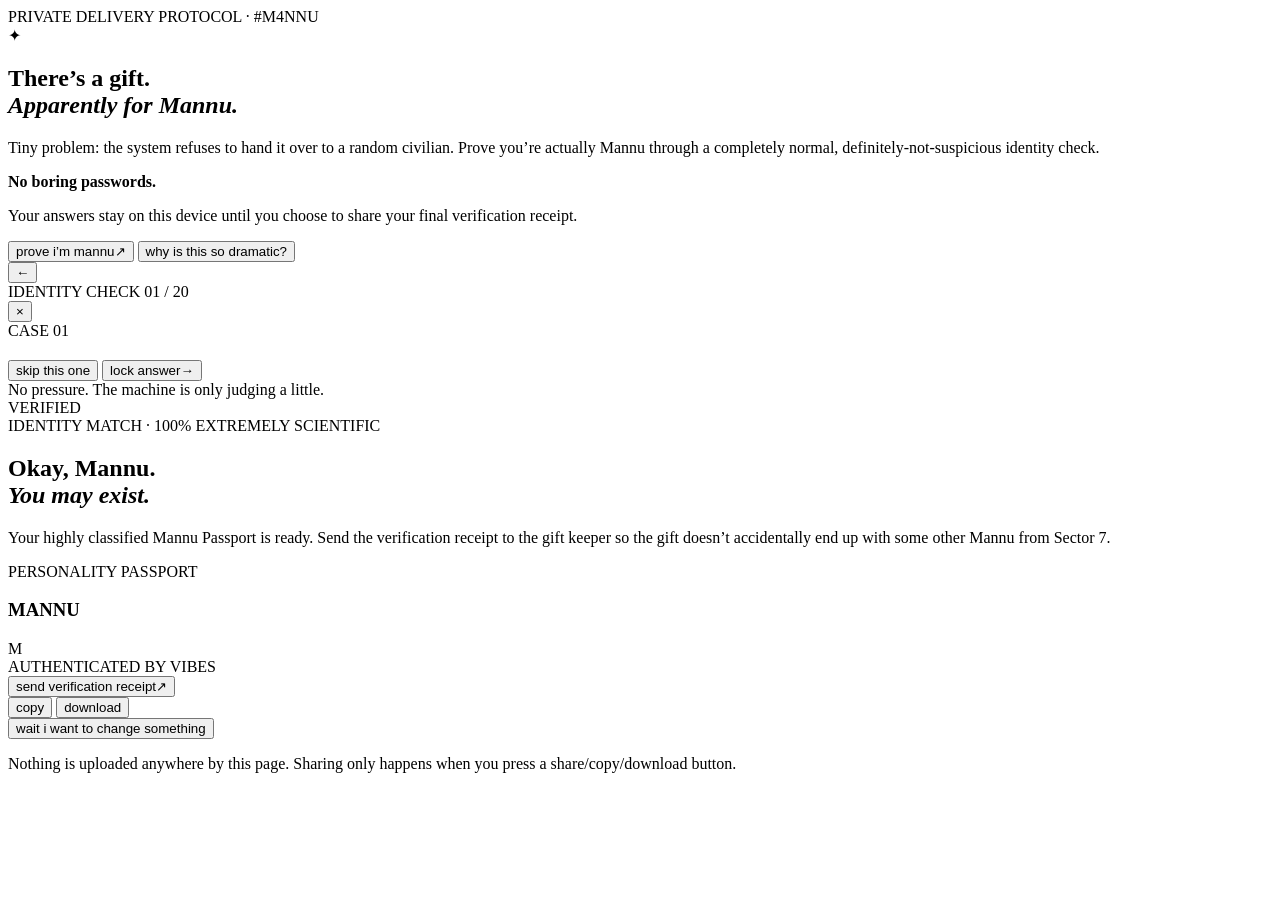
==== index.html @ c7b91457 "Build Proof of Mannu game experience" ====
<!doctype html>
<html lang="en">
<head>
  <meta charset="UTF-8" />
  <meta name="viewport" content="width=device-width, initial-scale=1, viewport-fit=cover" />
  <meta name="theme-color" content="#120f18" />
  <meta name="description" content="A suspiciously specific identity verification game for Mannu." />
  <title>Proof of Mannu</title>
  <link rel="preconnect" href="https://fonts.googleapis.com">
  <link rel="preconnect" href="https://fonts.gstatic.com" crossorigin>
  <link href="https://fonts.googleapis.com/css2?family=DM+Sans:wght@400;500;600;700&family=Fraunces:opsz,wght@9..144,600;9..144,700&display=swap" rel="stylesheet">
  <link rel="stylesheet" href="./styles.css" />
</head>
<body>
  <div class="grain"></div>
  <main class="shell">
    <section id="intro" class="screen active">
      <div class="eyebrow">PRIVATE DELIVERY PROTOCOL · #M4NNU</div>
      <div class="hero-mark" aria-hidden="true">✦</div>
      <h1>There’s a gift.<br><em>Apparently for Mannu.</em></h1>
      <p class="lede">Tiny problem: the system refuses to hand it over to a random civilian. Prove you’re actually Mannu through a completely normal, definitely-not-suspicious identity check.</p>

      <div class="notice">
        <span class="notice-dot"></span>
        <div>
          <strong>No boring passwords.</strong>
          <p>Your answers stay on this device until you choose to share your final verification receipt.</p>
        </div>
      </div>

      <button class="primary" id="startBtn">
        <span>prove i’m mannu</span><span>↗</span>
      </button>
      <button class="ghost tiny" id="whyBtn">why is this so dramatic?</button>
      <p class="tiny-note" id="whyText" hidden>Because “what’s your favorite color?” had absolutely no cinematic tension.</p>
    </section>

    <section id="game" class="screen">
      <header class="game-head">
        <button class="icon-btn" id="backBtn" aria-label="Previous question">←</button>
        <div class="progress-wrap">
          <div class="progress-meta">
            <span id="chapterLabel">IDENTITY CHECK</span>
            <span id="progressLabel">01 / 20</span>
          </div>
          <div class="progress-track"><div class="progress-bar" id="progressBar"></div></div>
        </div>
        <button class="icon-btn" id="saveExitBtn" aria-label="Save and exit">×</button>
      </header>

      <div class="question-wrap">
        <div class="question-number" id="questionNumber">CASE 01</div>
        <h2 id="questionTitle"></h2>
        <p class="question-sub" id="questionSub"></p>
        <div id="answerArea" class="answer-area"></div>
        <div class="actions">
          <button class="ghost" id="skipBtn">skip this one</button>
          <button class="primary compact" id="nextBtn"><span>lock answer</span><span>→</span></button>
        </div>
      </div>

      <div class="microcopy" id="microcopy">No pressure. The machine is only judging a little.</div>
    </section>

    <section id="result" class="screen">
      <div class="result-top">
        <div class="stamp">VERIFIED</div>
        <div class="eyebrow">IDENTITY MATCH · 100% EXTREMELY SCIENTIFIC</div>
        <h1>Okay, Mannu.<br><em>You may exist.</em></h1>
        <p class="lede">Your highly classified Mannu Passport is ready. Send the verification receipt to the gift keeper so the gift doesn’t accidentally end up with some other Mannu from Sector 7.</p>
      </div>

      <article class="passport" id="passport">
        <div class="passport-head">
          <div>
            <span class="passport-kicker">PERSONALITY PASSPORT</span>
            <h3>MANNU</h3>
          </div>
          <div class="seal">M</div>
        </div>
        <div class="passport-grid" id="passportGrid"></div>
        <div class="passport-footer">
          <span>AUTHENTICATED BY VIBES</span>
          <span id="passportCode"></span>
        </div>
      </article>

      <div class="result-actions">
        <button class="primary" id="shareBtn"><span>send verification receipt</span><span>↗</span></button>
        <div class="two">
          <button class="ghost" id="copyBtn">copy</button>
          <button class="ghost" id="downloadBtn">download</button>
        </div>
        <button class="ghost tiny" id="editBtn">wait i want to change something</button>
      </div>
      <p class="tiny-note center">Nothing is uploaded anywhere by this page. Sharing only happens when you press a share/copy/download button.</p>
    </section>
  </main>

  <div class="toast" id="toast" role="status" aria-live="polite"></div>
  <script src="./app.js"></script>
</body>
</html>
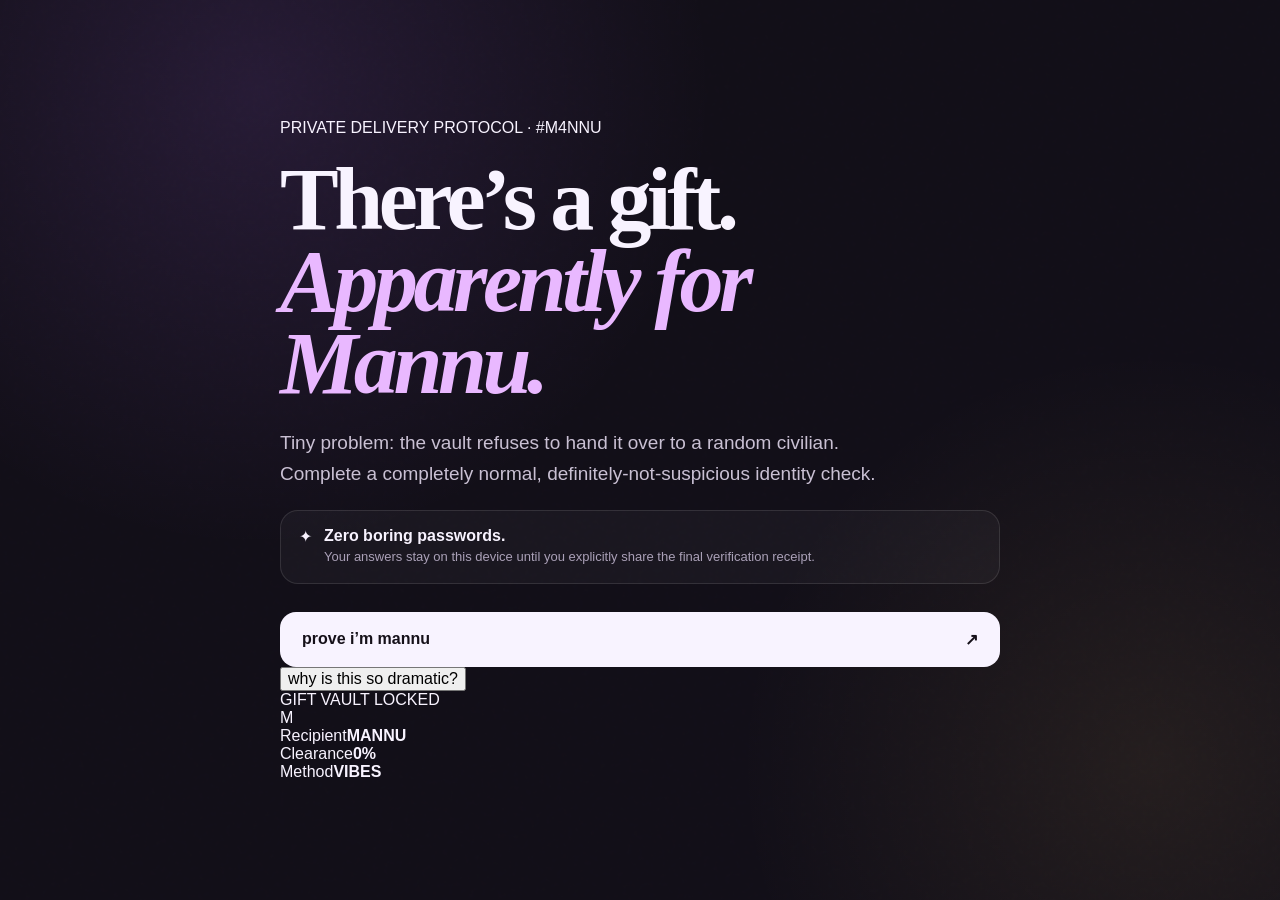
==== commit c1d8576d: "Polish Mannu UI hierarchy and gift-vault experience" ====
--- a/index.html
+++ b/index.html
@@ -3,7 +3,7 @@
 <head>
   <meta charset="UTF-8" />
   <meta name="viewport" content="width=device-width, initial-scale=1, viewport-fit=cover" />
-  <meta name="theme-color" content="#120f18" />
+  <meta name="theme-color" content="#100d16" />
   <meta name="description" content="A suspiciously specific identity verification game for Mannu." />
   <title>Proof of Mannu</title>
   <link rel="preconnect" href="https://fonts.googleapis.com">
@@ -12,50 +12,77 @@
   <link rel="stylesheet" href="./styles.css" />
 </head>
 <body>
-  <div class="grain"></div>
+  <div class="ambient ambient-a" aria-hidden="true"></div>
+  <div class="ambient ambient-b" aria-hidden="true"></div>
+  <div class="grain" aria-hidden="true"></div>
+
   <main class="shell">
-    <section id="intro" class="screen active">
-      <div class="eyebrow">PRIVATE DELIVERY PROTOCOL · #M4NNU</div>
-      <div class="hero-mark" aria-hidden="true">✦</div>
-      <h1>There’s a gift.<br><em>Apparently for Mannu.</em></h1>
-      <p class="lede">Tiny problem: the system refuses to hand it over to a random civilian. Prove you’re actually Mannu through a completely normal, definitely-not-suspicious identity check.</p>
+    <section id="intro" class="screen active" aria-labelledby="introTitle">
+      <div class="intro-layout">
+        <div class="intro-copy">
+          <div class="status-pill"><span></span> PRIVATE DELIVERY PROTOCOL · #M4NNU</div>
+          <h1 id="introTitle">There’s a gift.<br><em>Apparently for Mannu.</em></h1>
+          <p class="lede">Tiny problem: the vault refuses to hand it over to a random civilian. Complete a completely normal, definitely-not-suspicious identity check.</p>
 
-      <div class="notice">
-        <span class="notice-dot"></span>
-        <div>
-          <strong>No boring passwords.</strong>
-          <p>Your answers stay on this device until you choose to share your final verification receipt.</p>
+          <div class="notice">
+            <div class="notice-icon">✦</div>
+            <div>
+              <strong>Zero boring passwords.</strong>
+              <p>Your answers stay on this device until you explicitly share the final verification receipt.</p>
+            </div>
+          </div>
+
+          <button class="primary hero-cta" id="startBtn">
+            <span>prove i’m mannu</span>
+            <span class="arrow">↗</span>
+          </button>
+          <button class="text-btn" id="whyBtn">why is this so dramatic?</button>
+          <p class="tiny-note reveal-copy" id="whyText" hidden>Because “what’s your favorite color?” had absolutely no cinematic tension.</p>
         </div>
+
+        <aside class="vault-card" aria-label="Gift vault status">
+          <div class="vault-top">
+            <span>GIFT VAULT</span>
+            <span class="live-dot">LOCKED</span>
+          </div>
+          <div class="vault-orbit" aria-hidden="true">
+            <div class="orbit-ring ring-a"></div>
+            <div class="orbit-ring ring-b"></div>
+            <div class="vault-core">M</div>
+          </div>
+          <div class="vault-meta">
+            <div><span>Recipient</span><strong>MANNU</strong></div>
+            <div><span>Clearance</span><strong>0%</strong></div>
+            <div><span>Method</span><strong>VIBES</strong></div>
+          </div>
+        </aside>
       </div>
-
-      <button class="primary" id="startBtn">
-        <span>prove i’m mannu</span><span>↗</span>
-      </button>
-      <button class="ghost tiny" id="whyBtn">why is this so dramatic?</button>
-      <p class="tiny-note" id="whyText" hidden>Because “what’s your favorite color?” had absolutely no cinematic tension.</p>
     </section>
 
-    <section id="game" class="screen">
+    <section id="game" class="screen" aria-live="polite">
       <header class="game-head">
         <button class="icon-btn" id="backBtn" aria-label="Previous question">←</button>
         <div class="progress-wrap">
           <div class="progress-meta">
             <span id="chapterLabel">IDENTITY CHECK</span>
-            <span id="progressLabel">01 / 20</span>
+            <span id="progressLabel">01 / 28</span>
           </div>
-          <div class="progress-track"><div class="progress-bar" id="progressBar"></div></div>
+          <div class="progress-track" aria-hidden="true"><div class="progress-bar" id="progressBar"></div></div>
         </div>
         <button class="icon-btn" id="saveExitBtn" aria-label="Save and exit">×</button>
       </header>
 
-      <div class="question-wrap">
-        <div class="question-number" id="questionNumber">CASE 01</div>
-        <h2 id="questionTitle"></h2>
-        <p class="question-sub" id="questionSub"></p>
-        <div id="answerArea" class="answer-area"></div>
-        <div class="actions">
-          <button class="ghost" id="skipBtn">skip this one</button>
-          <button class="primary compact" id="nextBtn"><span>lock answer</span><span>→</span></button>
+      <div class="question-stage" id="questionStage">
+        <div class="question-wrap">
+          <div class="question-number" id="questionNumber">CASE 01</div>
+          <h2 id="questionTitle"></h2>
+          <p class="question-sub" id="questionSub"></p>
+          <div id="answerArea" class="answer-area"></div>
+
+          <div class="actions">
+            <button class="ghost" id="skipBtn">skip this one</button>
+            <button class="primary compact" id="nextBtn"><span>lock answer</span><span class="arrow">→</span></button>
+          </div>
         </div>
       </div>
 
@@ -86,14 +113,14 @@
       </article>
 
       <div class="result-actions">
-        <button class="primary" id="shareBtn"><span>send verification receipt</span><span>↗</span></button>
+        <button class="primary" id="shareBtn"><span>send verification receipt</span><span class="arrow">↗</span></button>
         <div class="two">
-          <button class="ghost" id="copyBtn">copy</button>
+          <button class="ghost" id="copyBtn">copy receipt</button>
           <button class="ghost" id="downloadBtn">download</button>
         </div>
-        <button class="ghost tiny" id="editBtn">wait i want to change something</button>
+        <button class="text-btn center-btn" id="editBtn">wait, i want to change something</button>
       </div>
-      <p class="tiny-note center">Nothing is uploaded anywhere by this page. Sharing only happens when you press a share/copy/download button.</p>
+      <p class="tiny-note center">Nothing is uploaded anywhere by this page. Sharing happens only when you press share, copy, or download.</p>
     </section>
   </main>
 
--- a/styles.css
+++ b/styles.css
@@ -0,0 +1,44 @@
+:root{
+  --bg:#120f18;--panel:#1a1622;--panel2:#211b2b;--text:#f8f3ff;--muted:#aaa0b7;
+  --line:rgba(255,255,255,.11);--accent:#e9b8ff;--accent2:#ffdf7e;--shadow:0 30px 90px rgba(0,0,0,.35)
+}
+*{box-sizing:border-box}html,body{margin:0;min-height:100%;background:var(--bg);color:var(--text);font-family:"DM Sans",sans-serif}
+body{min-height:100svh;overflow-x:hidden;background:
+radial-gradient(circle at 20% 10%,rgba(180,110,255,.13),transparent 35%),
+radial-gradient(circle at 90% 85%,rgba(255,205,106,.08),transparent 30%),var(--bg)}
+button,input,textarea{font:inherit}.grain{position:fixed;inset:0;pointer-events:none;opacity:.12;mix-blend-mode:soft-light;
+background-image:url("data:image/svg+xml,%3Csvg viewBox='0 0 180 180' xmlns='http://www.w3.org/2000/svg'%3E%3Cfilter id='n'%3E%3CfeTurbulence type='fractalNoise' baseFrequency='.92' numOctaves='4' stitchTiles='stitch'/%3E%3C/filter%3E%3Crect width='100%25' height='100%25' filter='url(%23n)' opacity='.25'/%3E%3C/svg%3E")}
+.shell{width:min(100%,840px);margin:0 auto;min-height:100svh;padding:clamp(22px,4vw,46px)}
+.screen{display:none;min-height:calc(100svh - 92px);animation:fade .35s ease}.screen.active{display:flex;flex-direction:column}
+#intro{justify-content:center;max-width:720px;margin:auto}.eyebrow{font-size:11px;letter-spacing:.18em;color:var(--muted);font-weight:700}
+.hero-mark{width:64px;height:64px;border:1px solid var(--line);border-radius:20px;display:grid;place-items:center;margin:22px 0 10px;
+font-size:25px;background:linear-gradient(145deg,rgba(233,184,255,.12),rgba(255,223,126,.06));box-shadow:var(--shadow)}
+h1,h2,h3,p{margin-top:0}h1{font:600 clamp(48px,9vw,88px)/.93 "Fraunces",serif;letter-spacing:-.05em;margin:22px 0 22px}
+h1 em,h2 em{color:var(--accent);font-style:italic}.lede{max-width:620px;color:#c9c0d3;font-size:clamp(16px,2vw,19px);line-height:1.65}
+.notice{margin:20px 0 28px;padding:16px 18px;border:1px solid var(--line);border-radius:18px;background:rgba(255,255,255,.035);display:flex;gap:12px}
+.notice-dot{width:9px;height:9px;border-radius:50%;background:var(--accent2);box-shadow:0 0 18px var(--accent2);margin-top:7px;flex:none}.notice p{margin:3px 0 0;color:var(--muted);font-size:13px;line-height:1.45}
+.primary,.ghost,.icon-btn,.choice{border:0;color:var(--text);cursor:pointer;transition:.2s ease}.primary{width:100%;padding:18px 22px;border-radius:16px;background:var(--text);color:#151019;font-weight:700;display:flex;align-items:center;justify-content:space-between}
+.primary:hover{transform:translateY(-2px);box-shadow:0 16px 40px rgba(255,255,255,.08)}.primary.compact{width:auto;min-width:190px}
+.ghost{padding:14px 18px;border-radius:14px;background:transparent;border:1px solid var(--line);color:#d8cfdf}.ghost:hover{background:rgba(255,255,255,.05)}
+.ghost.tiny{border:0;padding:12px 0;color:var(--muted);font-size:13px;text-align:left}.tiny-note{font-size:12px;color:#756d80;line-height:1.5}.center{text-align:center}
+.game-head{display:grid;grid-template-columns:44px 1fr 44px;gap:16px;align-items:center}.icon-btn{width:44px;height:44px;border-radius:13px;background:transparent;border:1px solid var(--line);font-size:18px}
+.progress-meta{display:flex;justify-content:space-between;color:var(--muted);font-size:10px;letter-spacing:.13em;font-weight:700}.progress-track{height:4px;background:rgba(255,255,255,.08);border-radius:99px;margin-top:8px;overflow:hidden}.progress-bar{height:100%;width:5%;background:linear-gradient(90deg,var(--accent),var(--accent2));border-radius:99px;transition:width .35s ease}
+.question-wrap{margin:auto 0;padding:70px 0 30px}.question-number{color:var(--accent2);font-size:11px;letter-spacing:.2em;font-weight:700;margin-bottom:14px}
+h2{font:600 clamp(38px,7vw,66px)/1 "Fraunces",serif;letter-spacing:-.04em;margin-bottom:14px}.question-sub{color:var(--muted);font-size:15px;line-height:1.55;max-width:600px}
+.answer-area{margin:34px 0 34px}.text-input{width:100%;background:transparent;border:0;border-bottom:1px solid rgba(255,255,255,.23);outline:0;color:var(--text);font:600 clamp(28px,5vw,48px)/1.2 "Fraunces",serif;padding:12px 0 16px}
+.text-input::placeholder{color:#4f4858}.text-input:focus{border-color:var(--accent)}textarea.text-input{min-height:120px;resize:vertical}
+.choice-grid{display:grid;grid-template-columns:repeat(2,minmax(0,1fr));gap:10px}.choice{padding:17px 16px;text-align:left;border:1px solid var(--line);border-radius:16px;background:rgba(255,255,255,.025);font-weight:600}
+.choice:hover,.choice.selected{border-color:rgba(233,184,255,.55);background:rgba(233,184,255,.09);transform:translateY(-1px)}.choice small{display:block;color:var(--muted);font-weight:400;margin-top:4px}
+.color-grid{display:grid;grid-template-columns:repeat(4,1fr);gap:10px}.color-choice{aspect-ratio:1;border-radius:18px;border:2px solid transparent;outline:1px solid var(--line);cursor:pointer;position:relative;transition:.2s}
+.color-choice.selected{transform:scale(.94);outline:3px solid var(--text)}.color-choice span{position:absolute;left:8px;right:8px;bottom:8px;background:rgba(0,0,0,.42);backdrop-filter:blur(8px);border-radius:8px;font-size:10px;padding:5px;text-align:center;color:white}
+.actions{display:flex;justify-content:space-between;gap:14px;align-items:center}.microcopy{text-align:center;color:#665e70;font-size:11px;padding:20px 0}
+.result-top{padding-top:34px}.stamp{display:inline-block;transform:rotate(-4deg);padding:8px 12px;border:2px solid var(--accent2);color:var(--accent2);font-weight:800;letter-spacing:.15em;border-radius:8px;margin-bottom:22px}
+.passport{margin:28px 0;padding:22px;border:1px solid rgba(255,255,255,.18);border-radius:26px;background:linear-gradient(145deg,rgba(255,255,255,.07),rgba(255,255,255,.025));box-shadow:var(--shadow);position:relative;overflow:hidden}
+.passport:before{content:"";position:absolute;width:260px;height:260px;border-radius:50%;background:var(--accent);filter:blur(110px);opacity:.08;right:-90px;top:-120px}
+.passport-head{display:flex;justify-content:space-between;align-items:center;padding-bottom:18px;border-bottom:1px dashed var(--line)}.passport-kicker{font-size:9px;letter-spacing:.18em;color:var(--muted)}.passport h3{font:700 34px/1 "Fraunces",serif;letter-spacing:-.03em;margin:6px 0 0}.seal{width:54px;height:54px;border-radius:50%;display:grid;place-items:center;border:1px solid var(--line);font:700 25px "Fraunces",serif;background:rgba(255,255,255,.05)}
+.passport-grid{display:grid;grid-template-columns:repeat(2,minmax(0,1fr));gap:1px;background:var(--line);margin:18px 0}.passport-item{background:#18141f;padding:14px}.passport-item span{display:block;color:#766e80;font-size:9px;letter-spacing:.1em;text-transform:uppercase;margin-bottom:5px}.passport-item strong{font-size:13px;line-height:1.4;font-weight:600;word-break:break-word}
+.passport-footer{display:flex;justify-content:space-between;color:#71697a;font-size:8px;letter-spacing:.12em}.result-actions{display:grid;gap:10px;margin-bottom:18px}.two{display:grid;grid-template-columns:1fr 1fr;gap:10px}
+.toast{position:fixed;left:50%;bottom:24px;transform:translate(-50%,30px);opacity:0;background:#f7f2fb;color:#1a1520;padding:11px 16px;border-radius:999px;font-size:12px;font-weight:700;transition:.25s;pointer-events:none;z-index:10}.toast.show{opacity:1;transform:translate(-50%,0)}
+@keyframes fade{from{opacity:0;transform:translateY(8px)}to{opacity:1;transform:none}}
+@media(max-width:620px){.shell{padding:20px}.screen{min-height:calc(100svh - 40px)}h1{font-size:50px}.question-wrap{padding:42px 0 24px}.choice-grid{grid-template-columns:1fr}.color-grid{grid-template-columns:repeat(3,1fr)}.actions{align-items:stretch}.actions .ghost{padding-inline:8px}.primary.compact{min-width:150px}.passport{padding:16px;border-radius:22px}.passport-grid{grid-template-columns:1fr 1fr}.passport-item{padding:11px}.result-top h1{font-size:48px}}
+@media(min-width:900px){#game{max-width:760px;margin:auto}.question-wrap{padding-top:90px}}
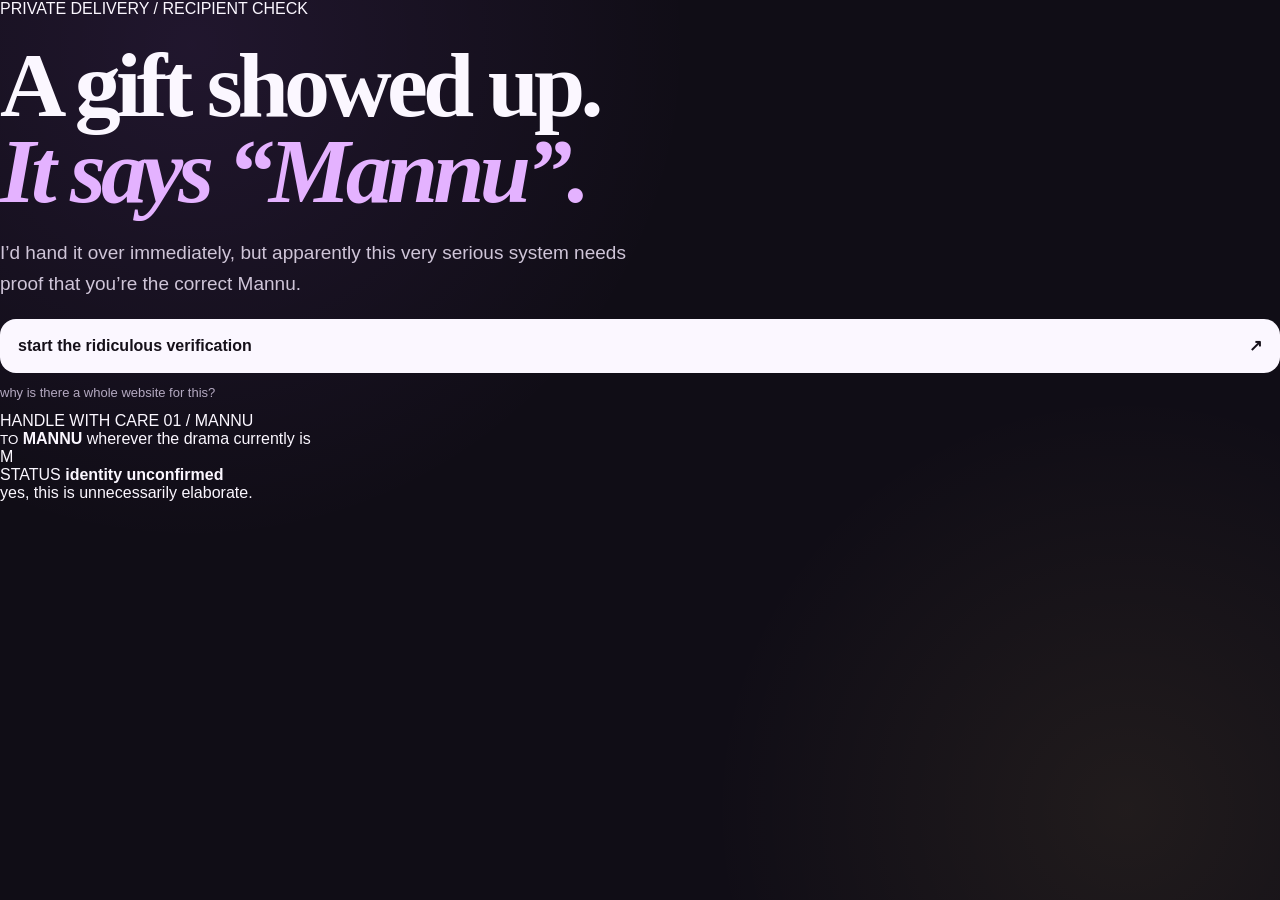
==== commit 97b3502b: "Replace Mannu UI with editorial gift-dossier direction" ====
--- a/index.html
+++ b/index.html
@@ -3,124 +3,130 @@
 <head>
   <meta charset="UTF-8" />
   <meta name="viewport" content="width=device-width, initial-scale=1, viewport-fit=cover" />
-  <meta name="theme-color" content="#100d16" />
-  <meta name="description" content="A suspiciously specific identity verification game for Mannu." />
-  <title>Proof of Mannu</title>
+  <meta name="theme-color" content="#f3eee6" />
+  <meta name="description" content="A very unnecessary but extremely serious Mannu identity check." />
+  <title>For Mannu, apparently.</title>
   <link rel="preconnect" href="https://fonts.googleapis.com">
   <link rel="preconnect" href="https://fonts.gstatic.com" crossorigin>
-  <link href="https://fonts.googleapis.com/css2?family=DM+Sans:wght@400;500;600;700&family=Fraunces:opsz,wght@9..144,600;9..144,700&display=swap" rel="stylesheet">
+  <link href="https://fonts.googleapis.com/css2?family=Instrument+Serif:ital@0;1&family=Manrope:wght@400;500;600;700;800&display=swap" rel="stylesheet">
   <link rel="stylesheet" href="./styles.css" />
 </head>
 <body>
-  <div class="ambient ambient-a" aria-hidden="true"></div>
-  <div class="ambient ambient-b" aria-hidden="true"></div>
-  <div class="grain" aria-hidden="true"></div>
+  <main class="app-shell">
+    <section id="intro" class="screen active intro-screen" aria-labelledby="introTitle">
+      <div class="intro-grid">
+        <div class="intro-copy">
+          <div class="kicker">PRIVATE DELIVERY / RECIPIENT CHECK</div>
+          <h1 id="introTitle">A gift showed up.<br><em>It says “Mannu”.</em></h1>
+          <p class="lede">I’d hand it over immediately, but apparently this very serious system needs proof that you’re the correct Mannu.</p>
 
-  <main class="shell">
-    <section id="intro" class="screen active" aria-labelledby="introTitle">
-      <div class="intro-layout">
-        <div class="intro-copy">
-          <div class="status-pill"><span></span> PRIVATE DELIVERY PROTOCOL · #M4NNU</div>
-          <h1 id="introTitle">There’s a gift.<br><em>Apparently for Mannu.</em></h1>
-          <p class="lede">Tiny problem: the vault refuses to hand it over to a random civilian. Complete a completely normal, definitely-not-suspicious identity check.</p>
+          <div class="intro-actions">
+            <button class="primary" id="startBtn">
+              <span>start the ridiculous verification</span><span aria-hidden="true">↗</span>
+            </button>
+            <button class="text-btn" id="whyBtn">why is there a whole website for this?</button>
+            <p class="why-copy" id="whyText" hidden>Because asking “what’s your favorite color again?” was no longer survivable.</p>
+          </div>
+        </div>
 
-          <div class="notice">
-            <div class="notice-icon">✦</div>
-            <div>
-              <strong>Zero boring passwords.</strong>
-              <p>Your answers stay on this device until you explicitly share the final verification receipt.</p>
+        <aside class="parcel-wrap" aria-label="Gift dossier">
+          <div class="parcel">
+            <div class="parcel-topline">
+              <span>HANDLE WITH CARE</span>
+              <span>01 / MANNU</span>
+            </div>
+            <div class="address-block">
+              <small>TO</small>
+              <strong>MANNU</strong>
+              <span>wherever the drama currently is</span>
+            </div>
+            <div class="stamp-mark">M</div>
+            <div class="parcel-note">
+              <span>STATUS</span>
+              <strong>identity unconfirmed</strong>
             </div>
           </div>
-
-          <button class="primary hero-cta" id="startBtn">
-            <span>prove i’m mannu</span>
-            <span class="arrow">↗</span>
-          </button>
-          <button class="text-btn" id="whyBtn">why is this so dramatic?</button>
-          <p class="tiny-note reveal-copy" id="whyText" hidden>Because “what’s your favorite color?” had absolutely no cinematic tension.</p>
-        </div>
-
-        <aside class="vault-card" aria-label="Gift vault status">
-          <div class="vault-top">
-            <span>GIFT VAULT</span>
-            <span class="live-dot">LOCKED</span>
-          </div>
-          <div class="vault-orbit" aria-hidden="true">
-            <div class="orbit-ring ring-a"></div>
-            <div class="orbit-ring ring-b"></div>
-            <div class="vault-core">M</div>
-          </div>
-          <div class="vault-meta">
-            <div><span>Recipient</span><strong>MANNU</strong></div>
-            <div><span>Clearance</span><strong>0%</strong></div>
-            <div><span>Method</span><strong>VIBES</strong></div>
-          </div>
+          <div class="side-note">yes, this is unnecessarily elaborate.</div>
         </aside>
       </div>
     </section>
 
-    <section id="game" class="screen" aria-live="polite">
-      <header class="game-head">
+    <section id="game" class="screen game-screen">
+      <header class="game-topbar">
         <button class="icon-btn" id="backBtn" aria-label="Previous question">←</button>
-        <div class="progress-wrap">
-          <div class="progress-meta">
+        <div class="progress-block">
+          <div class="progress-labels">
             <span id="chapterLabel">IDENTITY CHECK</span>
             <span id="progressLabel">01 / 28</span>
           </div>
-          <div class="progress-track" aria-hidden="true"><div class="progress-bar" id="progressBar"></div></div>
+          <div class="progress-track"><div class="progress-bar" id="progressBar"></div></div>
         </div>
         <button class="icon-btn" id="saveExitBtn" aria-label="Save and exit">×</button>
       </header>
 
-      <div class="question-stage" id="questionStage">
-        <div class="question-wrap">
-          <div class="question-number" id="questionNumber">CASE 01</div>
-          <h2 id="questionTitle"></h2>
-          <p class="question-sub" id="questionSub"></p>
-          <div id="answerArea" class="answer-area"></div>
+      <div class="game-layout">
+        <aside class="case-strip" aria-hidden="true">
+          <div class="case-no" id="questionNumber">CASE 01</div>
+          <div class="case-line"></div>
+          <div class="case-caption">Mannu verification file</div>
+        </aside>
 
-          <div class="actions">
-            <button class="ghost" id="skipBtn">skip this one</button>
-            <button class="primary compact" id="nextBtn"><span>lock answer</span><span class="arrow">→</span></button>
+        <div class="question-stage" id="questionStage">
+          <div class="question-wrap">
+            <p class="question-eyebrow">CONFIDENTIAL QUESTION</p>
+            <h2 id="questionTitle"></h2>
+            <p class="question-sub" id="questionSub"></p>
+
+            <div id="answerArea" class="answer-area"></div>
+
+            <div class="actions">
+              <button class="ghost" id="skipBtn">skip</button>
+              <button class="primary compact" id="nextBtn">
+                <span>lock answer</span><span aria-hidden="true">→</span>
+              </button>
+            </div>
           </div>
         </div>
       </div>
 
-      <div class="microcopy" id="microcopy">No pressure. The machine is only judging a little.</div>
+      <div class="microcopy" id="microcopy">No pressure. This is only legally binding in the gift department.</div>
     </section>
 
-    <section id="result" class="screen">
-      <div class="result-top">
-        <div class="stamp">VERIFIED</div>
-        <div class="eyebrow">IDENTITY MATCH · 100% EXTREMELY SCIENTIFIC</div>
-        <h1>Okay, Mannu.<br><em>You may exist.</em></h1>
-        <p class="lede">Your highly classified Mannu Passport is ready. Send the verification receipt to the gift keeper so the gift doesn’t accidentally end up with some other Mannu from Sector 7.</p>
+    <section id="result" class="screen result-screen">
+      <div class="result-head">
+        <div class="verified-stamp">VERIFIED</div>
+        <div>
+          <div class="kicker">IDENTITY MATCH / MANNU CONFIRMED</div>
+          <h1>Fine.<br><em>You’re Mannu.</em></h1>
+          <p class="lede">Your classified dossier is complete. Send the receipt to the suspicious person holding your alleged gift.</p>
+        </div>
       </div>
 
-      <article class="passport" id="passport">
-        <div class="passport-head">
+      <article class="dossier" id="passport">
+        <div class="dossier-header">
           <div>
-            <span class="passport-kicker">PERSONALITY PASSPORT</span>
+            <span class="tiny-label">PERSONAL DOSSIER</span>
             <h3>MANNU</h3>
           </div>
-          <div class="seal">M</div>
+          <div class="dossier-code" id="passportCode"></div>
         </div>
         <div class="passport-grid" id="passportGrid"></div>
-        <div class="passport-footer">
+        <div class="dossier-footer">
           <span>AUTHENTICATED BY VIBES</span>
-          <span id="passportCode"></span>
+          <span>FOR GIFT-KEEPER EYES ONLY</span>
         </div>
       </article>
 
       <div class="result-actions">
-        <button class="primary" id="shareBtn"><span>send verification receipt</span><span class="arrow">↗</span></button>
+        <button class="primary" id="shareBtn"><span>send verification receipt</span><span>↗</span></button>
         <div class="two">
           <button class="ghost" id="copyBtn">copy receipt</button>
           <button class="ghost" id="downloadBtn">download</button>
         </div>
-        <button class="text-btn center-btn" id="editBtn">wait, i want to change something</button>
+        <button class="text-btn centered" id="editBtn">change an answer</button>
       </div>
-      <p class="tiny-note center">Nothing is uploaded anywhere by this page. Sharing happens only when you press share, copy, or download.</p>
+
+      <p class="privacy-note">Answers stay on this device until you explicitly share, copy, or download them.</p>
     </section>
   </main>
 
--- a/styles.css
+++ b/styles.css
@@ -1,44 +1,121 @@
 :root{
-  --bg:#120f18;--panel:#1a1622;--panel2:#211b2b;--text:#f8f3ff;--muted:#aaa0b7;
-  --line:rgba(255,255,255,.11);--accent:#e9b8ff;--accent2:#ffdf7e;--shadow:0 30px 90px rgba(0,0,0,.35)
+  --bg:#100d16;
+  --surface:#18131f;
+  --surface-2:#211a2b;
+  --surface-3:#2a2137;
+  --text:#fbf7ff;
+  --muted:#b4a9c1;
+  --muted-2:#776d83;
+  --line:rgba(255,255,255,.11);
+  --line-strong:rgba(255,255,255,.19);
+  --accent:#e4b2ff;
+  --accent-2:#ffd970;
+  --success:#b8ffc8;
+  --radius-sm:14px;
+  --radius-md:20px;
+  --radius-lg:30px;
+  --ease-out:cubic-bezier(.23,1,.32,1);
+  --ease-in-out:cubic-bezier(.645,.045,.355,1);
+  --shadow:0 28px 80px rgba(0,0,0,.34);
 }
-*{box-sizing:border-box}html,body{margin:0;min-height:100%;background:var(--bg);color:var(--text);font-family:"DM Sans",sans-serif}
-body{min-height:100svh;overflow-x:hidden;background:
-radial-gradient(circle at 20% 10%,rgba(180,110,255,.13),transparent 35%),
-radial-gradient(circle at 90% 85%,rgba(255,205,106,.08),transparent 30%),var(--bg)}
-button,input,textarea{font:inherit}.grain{position:fixed;inset:0;pointer-events:none;opacity:.12;mix-blend-mode:soft-light;
+*{box-sizing:border-box}
+html{background:var(--bg);color-scheme:dark}
+body{margin:0;min-height:100svh;background:
+  radial-gradient(circle at 15% 5%,rgba(180,103,255,.10),transparent 36%),
+  radial-gradient(circle at 88% 90%,rgba(255,217,112,.07),transparent 30%),
+  var(--bg);color:var(--text);font-family:"DM Sans",sans-serif;overflow-x:hidden}
+button,input,textarea{font:inherit}
+button{touch-action:manipulation}
+button:focus-visible,input:focus-visible,textarea:focus-visible{outline:2px solid var(--accent-2);outline-offset:3px}
+.ambient{position:fixed;width:42vw;height:42vw;border-radius:50%;filter:blur(120px);opacity:.08;pointer-events:none;z-index:0}
+.ambient-a{background:#b45cff;left:-20vw;top:-15vw}.ambient-b{background:#ffd970;right:-24vw;bottom:-18vw}
+.grain{position:fixed;inset:0;pointer-events:none;opacity:.1;mix-blend-mode:soft-light;z-index:1;
 background-image:url("data:image/svg+xml,%3Csvg viewBox='0 0 180 180' xmlns='http://www.w3.org/2000/svg'%3E%3Cfilter id='n'%3E%3CfeTurbulence type='fractalNoise' baseFrequency='.92' numOctaves='4' stitchTiles='stitch'/%3E%3C/filter%3E%3Crect width='100%25' height='100%25' filter='url(%23n)' opacity='.25'/%3E%3C/svg%3E")}
-.shell{width:min(100%,840px);margin:0 auto;min-height:100svh;padding:clamp(22px,4vw,46px)}
-.screen{display:none;min-height:calc(100svh - 92px);animation:fade .35s ease}.screen.active{display:flex;flex-direction:column}
-#intro{justify-content:center;max-width:720px;margin:auto}.eyebrow{font-size:11px;letter-spacing:.18em;color:var(--muted);font-weight:700}
-.hero-mark{width:64px;height:64px;border:1px solid var(--line);border-radius:20px;display:grid;place-items:center;margin:22px 0 10px;
-font-size:25px;background:linear-gradient(145deg,rgba(233,184,255,.12),rgba(255,223,126,.06));box-shadow:var(--shadow)}
-h1,h2,h3,p{margin-top:0}h1{font:600 clamp(48px,9vw,88px)/.93 "Fraunces",serif;letter-spacing:-.05em;margin:22px 0 22px}
-h1 em,h2 em{color:var(--accent);font-style:italic}.lede{max-width:620px;color:#c9c0d3;font-size:clamp(16px,2vw,19px);line-height:1.65}
-.notice{margin:20px 0 28px;padding:16px 18px;border:1px solid var(--line);border-radius:18px;background:rgba(255,255,255,.035);display:flex;gap:12px}
-.notice-dot{width:9px;height:9px;border-radius:50%;background:var(--accent2);box-shadow:0 0 18px var(--accent2);margin-top:7px;flex:none}.notice p{margin:3px 0 0;color:var(--muted);font-size:13px;line-height:1.45}
-.primary,.ghost,.icon-btn,.choice{border:0;color:var(--text);cursor:pointer;transition:.2s ease}.primary{width:100%;padding:18px 22px;border-radius:16px;background:var(--text);color:#151019;font-weight:700;display:flex;align-items:center;justify-content:space-between}
-.primary:hover{transform:translateY(-2px);box-shadow:0 16px 40px rgba(255,255,255,.08)}.primary.compact{width:auto;min-width:190px}
-.ghost{padding:14px 18px;border-radius:14px;background:transparent;border:1px solid var(--line);color:#d8cfdf}.ghost:hover{background:rgba(255,255,255,.05)}
-.ghost.tiny{border:0;padding:12px 0;color:var(--muted);font-size:13px;text-align:left}.tiny-note{font-size:12px;color:#756d80;line-height:1.5}.center{text-align:center}
-.game-head{display:grid;grid-template-columns:44px 1fr 44px;gap:16px;align-items:center}.icon-btn{width:44px;height:44px;border-radius:13px;background:transparent;border:1px solid var(--line);font-size:18px}
-.progress-meta{display:flex;justify-content:space-between;color:var(--muted);font-size:10px;letter-spacing:.13em;font-weight:700}.progress-track{height:4px;background:rgba(255,255,255,.08);border-radius:99px;margin-top:8px;overflow:hidden}.progress-bar{height:100%;width:5%;background:linear-gradient(90deg,var(--accent),var(--accent2));border-radius:99px;transition:width .35s ease}
-.question-wrap{margin:auto 0;padding:70px 0 30px}.question-number{color:var(--accent2);font-size:11px;letter-spacing:.2em;font-weight:700;margin-bottom:14px}
-h2{font:600 clamp(38px,7vw,66px)/1 "Fraunces",serif;letter-spacing:-.04em;margin-bottom:14px}.question-sub{color:var(--muted);font-size:15px;line-height:1.55;max-width:600px}
-.answer-area{margin:34px 0 34px}.text-input{width:100%;background:transparent;border:0;border-bottom:1px solid rgba(255,255,255,.23);outline:0;color:var(--text);font:600 clamp(28px,5vw,48px)/1.2 "Fraunces",serif;padding:12px 0 16px}
-.text-input::placeholder{color:#4f4858}.text-input:focus{border-color:var(--accent)}textarea.text-input{min-height:120px;resize:vertical}
-.choice-grid{display:grid;grid-template-columns:repeat(2,minmax(0,1fr));gap:10px}.choice{padding:17px 16px;text-align:left;border:1px solid var(--line);border-radius:16px;background:rgba(255,255,255,.025);font-weight:600}
-.choice:hover,.choice.selected{border-color:rgba(233,184,255,.55);background:rgba(233,184,255,.09);transform:translateY(-1px)}.choice small{display:block;color:var(--muted);font-weight:400;margin-top:4px}
-.color-grid{display:grid;grid-template-columns:repeat(4,1fr);gap:10px}.color-choice{aspect-ratio:1;border-radius:18px;border:2px solid transparent;outline:1px solid var(--line);cursor:pointer;position:relative;transition:.2s}
-.color-choice.selected{transform:scale(.94);outline:3px solid var(--text)}.color-choice span{position:absolute;left:8px;right:8px;bottom:8px;background:rgba(0,0,0,.42);backdrop-filter:blur(8px);border-radius:8px;font-size:10px;padding:5px;text-align:center;color:white}
-.actions{display:flex;justify-content:space-between;gap:14px;align-items:center}.microcopy{text-align:center;color:#665e70;font-size:11px;padding:20px 0}
-.result-top{padding-top:34px}.stamp{display:inline-block;transform:rotate(-4deg);padding:8px 12px;border:2px solid var(--accent2);color:var(--accent2);font-weight:800;letter-spacing:.15em;border-radius:8px;margin-bottom:22px}
-.passport{margin:28px 0;padding:22px;border:1px solid rgba(255,255,255,.18);border-radius:26px;background:linear-gradient(145deg,rgba(255,255,255,.07),rgba(255,255,255,.025));box-shadow:var(--shadow);position:relative;overflow:hidden}
-.passport:before{content:"";position:absolute;width:260px;height:260px;border-radius:50%;background:var(--accent);filter:blur(110px);opacity:.08;right:-90px;top:-120px}
-.passport-head{display:flex;justify-content:space-between;align-items:center;padding-bottom:18px;border-bottom:1px dashed var(--line)}.passport-kicker{font-size:9px;letter-spacing:.18em;color:var(--muted)}.passport h3{font:700 34px/1 "Fraunces",serif;letter-spacing:-.03em;margin:6px 0 0}.seal{width:54px;height:54px;border-radius:50%;display:grid;place-items:center;border:1px solid var(--line);font:700 25px "Fraunces",serif;background:rgba(255,255,255,.05)}
-.passport-grid{display:grid;grid-template-columns:repeat(2,minmax(0,1fr));gap:1px;background:var(--line);margin:18px 0}.passport-item{background:#18141f;padding:14px}.passport-item span{display:block;color:#766e80;font-size:9px;letter-spacing:.1em;text-transform:uppercase;margin-bottom:5px}.passport-item strong{font-size:13px;line-height:1.4;font-weight:600;word-break:break-word}
+.shell{position:relative;z-index:2;width:min(100%,1080px);margin:0 auto;min-height:100svh;padding:clamp(20px,4vw,48px)}
+.screen{display:none;min-height:calc(100svh - 96px)}
+.screen.active{display:flex;flex-direction:column;animation:screenIn 280ms var(--ease-out)}
+.intro-layout{display:grid;grid-template-columns:minmax(0,1.25fr) minmax(300px,.75fr);gap:clamp(36px,7vw,96px);align-items:center;min-height:calc(100svh - 96px)}
+.status-pill{display:inline-flex;align-items:center;gap:9px;padding:8px 11px;border:1px solid var(--line);border-radius:999px;color:var(--muted);font-size:10px;letter-spacing:.14em;font-weight:700;background:rgba(255,255,255,.025)}
+.status-pill span{width:7px;height:7px;border-radius:50%;background:var(--accent-2);box-shadow:0 0 14px rgba(255,217,112,.8)}
+h1,h2,h3,p{margin-top:0}
+h1{font:600 clamp(52px,7.8vw,92px)/.94 "Fraunces",serif;letter-spacing:-.052em;margin:24px 0 22px}
+h1 em,h2 em{font-style:italic;color:var(--accent)}
+.lede{max-width:650px;color:#cfc5d8;font-size:clamp(16px,1.8vw,19px);line-height:1.65}
+.notice{margin:24px 0 28px;padding:16px 17px;border:1px solid var(--line);border-radius:var(--radius-md);background:rgba(255,255,255,.025);display:flex;gap:13px;max-width:620px}
+.notice-icon{width:34px;height:34px;border-radius:11px;background:rgba(228,178,255,.09);display:grid;place-items:center;color:var(--accent);flex:none}
+.notice p{margin:3px 0 0;color:var(--muted);font-size:13px;line-height:1.45}
+.primary,.ghost,.icon-btn,.choice,.color-choice,.text-btn{border:0;color:var(--text);cursor:pointer;-webkit-tap-highlight-color:transparent}
+.primary{min-height:54px;width:100%;padding:16px 18px;border-radius:16px;background:var(--text);color:#151019;font-weight:700;display:flex;align-items:center;justify-content:space-between;transition:transform 180ms var(--ease-out),box-shadow 180ms var(--ease-out),background 180ms ease}
+.primary:hover{transform:translateY(-2px);box-shadow:0 15px 38px rgba(255,255,255,.09)}
+.primary:active{transform:scale(.985)}
+.hero-cta{max-width:620px}.primary.compact{width:auto;min-width:190px}
+.arrow{font-size:19px;transition:transform 180ms var(--ease-out)}.primary:hover .arrow{transform:translate(2px,-1px)}
+.ghost{min-height:48px;padding:13px 17px;border-radius:14px;background:transparent;border:1px solid var(--line);color:#ddd4e4;transition:background 160ms ease,border-color 160ms ease,transform 120ms ease}
+.ghost:hover{background:rgba(255,255,255,.045);border-color:var(--line-strong)}.ghost:active{transform:scale(.985)}
+.text-btn{background:transparent;color:var(--muted);padding:12px 0;font-size:13px}.text-btn:hover{color:var(--text)}
+.center-btn{justify-self:center}.tiny-note{font-size:12px;color:var(--muted-2);line-height:1.5}.center{text-align:center}.reveal-copy{max-width:620px}
+.vault-card{border:1px solid var(--line);border-radius:var(--radius-lg);background:linear-gradient(145deg,rgba(255,255,255,.055),rgba(255,255,255,.018));box-shadow:var(--shadow);padding:20px;min-height:430px;display:flex;flex-direction:column;justify-content:space-between;position:relative;overflow:hidden}
+.vault-card:after{content:"";position:absolute;inset:auto -80px -100px auto;width:230px;height:230px;border-radius:50%;background:var(--accent);filter:blur(95px);opacity:.08}
+.vault-top{display:flex;justify-content:space-between;color:var(--muted);font-size:10px;letter-spacing:.14em;font-weight:700}
+.live-dot{color:#ffb5bd}.vault-orbit{height:250px;display:grid;place-items:center;position:relative}
+.vault-core{width:94px;height:94px;border-radius:32px;display:grid;place-items:center;font:700 42px "Fraunces",serif;background:linear-gradient(145deg,rgba(228,178,255,.18),rgba(255,217,112,.08));border:1px solid var(--line-strong);box-shadow:0 18px 55px rgba(0,0,0,.32)}
+.orbit-ring{position:absolute;border:1px solid rgba(255,255,255,.11);border-radius:50%}.ring-a{width:180px;height:180px}.ring-b{width:250px;height:250px;border-style:dashed;animation:orbit 22s linear infinite}
+.vault-meta{display:grid;grid-template-columns:repeat(3,1fr);gap:1px;background:var(--line);border-radius:15px;overflow:hidden}
+.vault-meta div{background:rgba(16,13,22,.84);padding:12px}.vault-meta span{display:block;font-size:9px;color:var(--muted-2);text-transform:uppercase;letter-spacing:.08em}.vault-meta strong{display:block;font-size:12px;margin-top:4px}
+.game-head{display:grid;grid-template-columns:48px 1fr 48px;gap:16px;align-items:center}
+.icon-btn{width:48px;height:48px;border-radius:15px;background:rgba(255,255,255,.025);border:1px solid var(--line);font-size:18px;transition:background 160ms ease,transform 120ms ease}
+.icon-btn:hover{background:rgba(255,255,255,.055)}.icon-btn:active{transform:scale(.96)}
+.progress-meta{display:flex;justify-content:space-between;color:var(--muted);font-size:10px;letter-spacing:.13em;font-weight:700}
+.progress-track{height:5px;background:rgba(255,255,255,.07);border-radius:99px;margin-top:9px;overflow:hidden}
+.progress-bar{height:100%;width:4%;background:linear-gradient(90deg,var(--accent),var(--accent-2));border-radius:99px;transition:width 320ms var(--ease-out)}
+.question-stage{margin:auto 0}.question-wrap{padding:70px 0 34px;max-width:780px;margin:0 auto}
+.question-stage.swap-next{animation:questionNext 280ms var(--ease-out)}.question-stage.swap-back{animation:questionBack 280ms var(--ease-out)}
+.question-number{color:var(--accent-2);font-size:11px;letter-spacing:.2em;font-weight:700;margin-bottom:14px}
+h2{font:600 clamp(40px,6.2vw,70px)/.98 "Fraunces",serif;letter-spacing:-.045em;margin-bottom:15px}
+.question-sub{color:var(--muted);font-size:15px;line-height:1.55;max-width:620px}
+.answer-area{margin:34px 0 34px;min-height:130px}
+.text-input{width:100%;background:transparent;border:0;border-bottom:1px solid rgba(255,255,255,.23);outline:0;color:var(--text);font:600 clamp(28px,4.6vw,50px)/1.2 "Fraunces",serif;padding:12px 0 16px;transition:border-color 160ms ease}
+.text-input::placeholder{color:#4b4453}.text-input:focus{border-color:var(--accent)}
+textarea.text-input{min-height:135px;resize:vertical}
+.choice-grid{display:grid;grid-template-columns:repeat(2,minmax(0,1fr));gap:10px}
+.choice{min-height:58px;padding:16px;text-align:left;border:1px solid var(--line);border-radius:16px;background:rgba(255,255,255,.022);font-weight:600;transition:transform 150ms var(--ease-out),border-color 150ms ease,background 150ms ease}
+.choice:hover{transform:translateY(-2px);border-color:var(--line-strong);background:rgba(255,255,255,.045)}
+.choice:active{transform:scale(.985)}.choice.selected{border-color:rgba(228,178,255,.62);background:rgba(228,178,255,.095);box-shadow:inset 0 0 0 1px rgba(228,178,255,.1)}
+.choice small{display:block;color:var(--muted);font-weight:400;margin-top:4px}
+.color-grid{display:grid;grid-template-columns:repeat(6,1fr);gap:10px}
+.color-choice{aspect-ratio:1;border-radius:18px;border:2px solid transparent;outline:1px solid var(--line);position:relative;transition:transform 150ms var(--ease-out),outline-color 150ms ease}
+.color-choice:hover{transform:translateY(-3px)}.color-choice:active{transform:scale(.97)}.color-choice.selected{transform:scale(.93);outline:3px solid var(--text)}
+.color-choice span{position:absolute;left:7px;right:7px;bottom:7px;background:rgba(0,0,0,.48);backdrop-filter:blur(8px);border-radius:8px;font-size:9px;padding:5px;text-align:center;color:#fff}
+.actions{display:flex;justify-content:space-between;gap:14px;align-items:center}
+.microcopy{text-align:center;color:#696071;font-size:11px;padding:18px 0}
+.result-top{padding-top:34px}.stamp{display:inline-block;transform:rotate(-4deg);padding:8px 12px;border:2px solid var(--accent-2);color:var(--accent-2);font-weight:800;letter-spacing:.15em;border-radius:8px;margin-bottom:22px}
+.eyebrow{font-size:11px;letter-spacing:.18em;color:var(--muted);font-weight:700}
+.passport{margin:28px 0;padding:22px;border:1px solid var(--line-strong);border-radius:var(--radius-lg);background:linear-gradient(145deg,rgba(255,255,255,.065),rgba(255,255,255,.018));box-shadow:var(--shadow);position:relative;overflow:hidden}
+.passport:before{content:"";position:absolute;width:280px;height:280px;border-radius:50%;background:var(--accent);filter:blur(110px);opacity:.07;right:-90px;top:-120px}
+.passport-head{display:flex;justify-content:space-between;align-items:center;padding-bottom:18px;border-bottom:1px dashed var(--line)}
+.passport-kicker{font-size:9px;letter-spacing:.18em;color:var(--muted)}.passport h3{font:700 34px/1 "Fraunces",serif;letter-spacing:-.03em;margin:6px 0 0}
+.seal{width:54px;height:54px;border-radius:50%;display:grid;place-items:center;border:1px solid var(--line);font:700 25px "Fraunces",serif;background:rgba(255,255,255,.05)}
+.passport-grid{display:grid;grid-template-columns:repeat(2,minmax(0,1fr));gap:1px;background:var(--line);margin:18px 0}
+.passport-item{background:#17131e;padding:14px}.passport-item span{display:block;color:#766e80;font-size:9px;letter-spacing:.1em;text-transform:uppercase;margin-bottom:5px}.passport-item strong{font-size:13px;line-height:1.4;font-weight:600;word-break:break-word}
 .passport-footer{display:flex;justify-content:space-between;color:#71697a;font-size:8px;letter-spacing:.12em}.result-actions{display:grid;gap:10px;margin-bottom:18px}.two{display:grid;grid-template-columns:1fr 1fr;gap:10px}
-.toast{position:fixed;left:50%;bottom:24px;transform:translate(-50%,30px);opacity:0;background:#f7f2fb;color:#1a1520;padding:11px 16px;border-radius:999px;font-size:12px;font-weight:700;transition:.25s;pointer-events:none;z-index:10}.toast.show{opacity:1;transform:translate(-50%,0)}
-@keyframes fade{from{opacity:0;transform:translateY(8px)}to{opacity:1;transform:none}}
-@media(max-width:620px){.shell{padding:20px}.screen{min-height:calc(100svh - 40px)}h1{font-size:50px}.question-wrap{padding:42px 0 24px}.choice-grid{grid-template-columns:1fr}.color-grid{grid-template-columns:repeat(3,1fr)}.actions{align-items:stretch}.actions .ghost{padding-inline:8px}.primary.compact{min-width:150px}.passport{padding:16px;border-radius:22px}.passport-grid{grid-template-columns:1fr 1fr}.passport-item{padding:11px}.result-top h1{font-size:48px}}
-@media(min-width:900px){#game{max-width:760px;margin:auto}.question-wrap{padding-top:90px}}+.toast{position:fixed;left:50%;bottom:24px;transform:translate(-50%,18px);opacity:0;background:#f7f2fb;color:#1a1520;padding:11px 16px;border-radius:999px;font-size:12px;font-weight:700;transition:opacity 180ms ease,transform 220ms var(--ease-out);pointer-events:none;z-index:10;box-shadow:0 16px 40px rgba(0,0,0,.25)}
+.toast.show{opacity:1;transform:translate(-50%,0)}
+@keyframes screenIn{from{opacity:0;transform:translateY(8px)}to{opacity:1;transform:none}}
+@keyframes questionNext{from{opacity:.15;transform:translateX(14px)}to{opacity:1;transform:none}}
+@keyframes questionBack{from{opacity:.15;transform:translateX(-14px)}to{opacity:1;transform:none}}
+@keyframes orbit{to{transform:rotate(360deg)}}
+@media(max-width:860px){
+  .intro-layout{grid-template-columns:1fr;align-items:start;padding:8vh 0 5vh}.vault-card{min-height:330px}.vault-orbit{height:180px}.ring-a{width:130px;height:130px}.ring-b{width:185px;height:185px}.vault-core{width:76px;height:76px;border-radius:25px;font-size:34px}
+  .color-grid{grid-template-columns:repeat(4,1fr)}
+}
+@media(max-width:620px){
+  .shell{padding:18px}.screen{min-height:calc(100svh - 36px)}.intro-layout{min-height:calc(100svh - 36px);padding:5vh 0 3vh;gap:28px}
+  h1{font-size:50px}.vault-card{min-height:300px;padding:16px;border-radius:24px}.vault-meta{grid-template-columns:1fr 1fr 1fr}.vault-meta div{padding:10px 8px}
+  .game-head{grid-template-columns:44px 1fr 44px;gap:12px}.icon-btn{width:44px;height:44px;border-radius:13px}
+  .question-wrap{padding:42px 0 24px}.answer-area{margin:28px 0}.choice-grid{grid-template-columns:1fr}.color-grid{grid-template-columns:repeat(3,1fr)}
+  .actions{align-items:stretch}.actions .ghost{padding-inline:9px}.primary.compact{min-width:148px}
+  .passport{padding:16px;border-radius:22px}.passport-grid{grid-template-columns:1fr 1fr}.passport-item{padding:11px}.result-top h1{font-size:48px}
+}
+@media(prefers-reduced-motion:reduce){
+  *,*::before,*::after{animation-duration:.001ms!important;animation-iteration-count:1!important;transition-duration:.001ms!important;scroll-behavior:auto!important}
+}
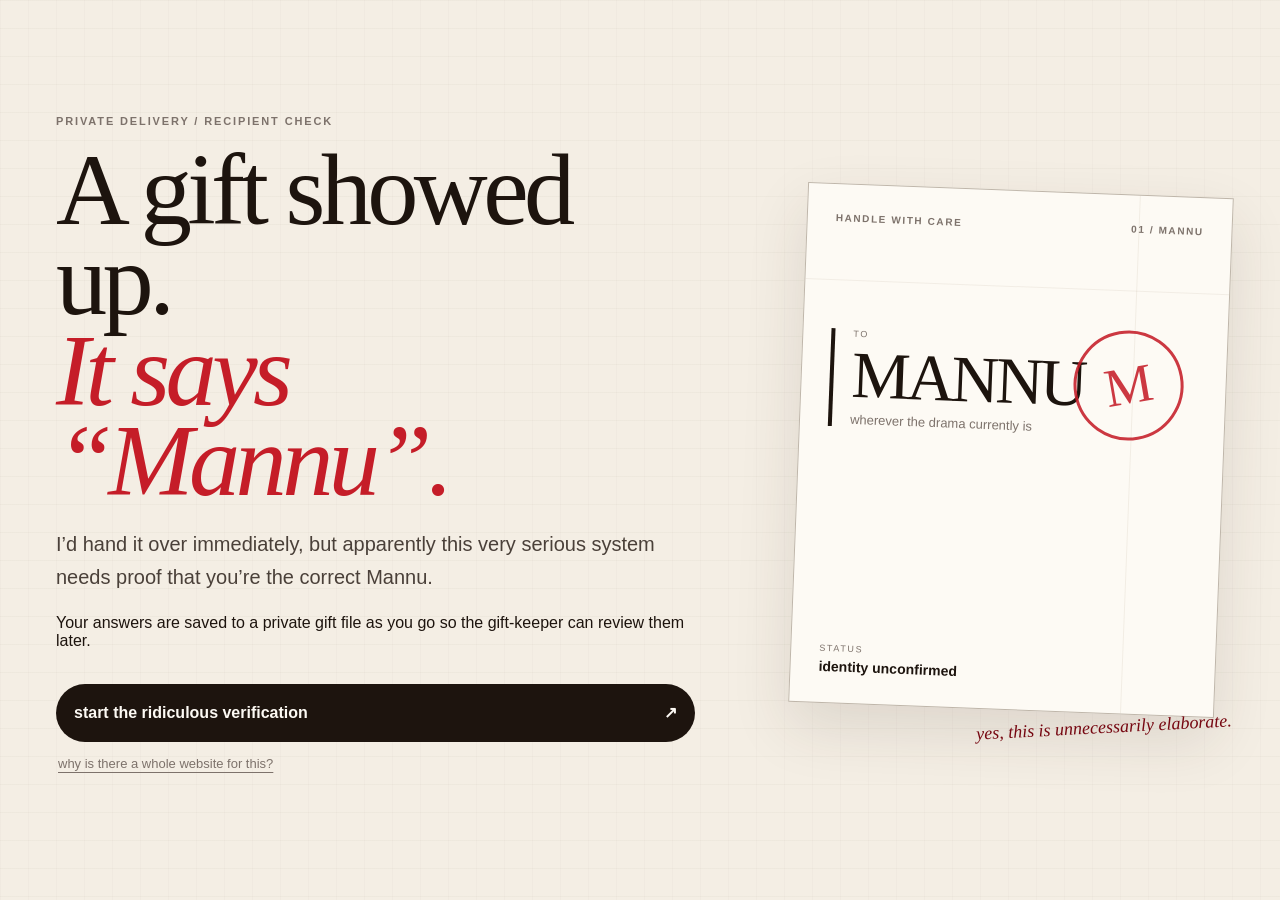
==== commit 2a53eed4: "Require every Mannu answer and disclose secure saving" ====
--- a/index.html
+++ b/index.html
@@ -18,7 +18,7 @@
         <div class="intro-copy">
           <div class="kicker">PRIVATE DELIVERY / RECIPIENT CHECK</div>
           <h1 id="introTitle">A gift showed up.<br><em>It says “Mannu”.</em></h1>
-          <p class="lede">I’d hand it over immediately, but apparently this very serious system needs proof that you’re the correct Mannu.</p>
+          <p class="lede">I’d hand it over immediately, but apparently this very serious system needs proof that you’re the correct Mannu.</p><p class="save-disclosure">Your answers are saved to a private gift file as you go so the gift-keeper can review them later.</p>
 
           <div class="intro-actions">
             <button class="primary" id="startBtn">
@@ -79,8 +79,8 @@
 
             <div id="answerArea" class="answer-area"></div>
 
-            <div class="actions">
-              <button class="ghost" id="skipBtn">skip</button>
+            <div class="actions actions-required">
+              <span class="required-note">every case needs an answer</span>
               <button class="primary compact" id="nextBtn">
                 <span>lock answer</span><span aria-hidden="true">→</span>
               </button>
@@ -126,7 +126,7 @@
         <button class="text-btn centered" id="editBtn">change an answer</button>
       </div>
 
-      <p class="privacy-note">Answers stay on this device until you explicitly share, copy, or download them.</p>
+      <p class="privacy-note">Your answers are securely saved as you go. The final receipt includes a private review link for the gift-keeper.</p>
     </section>
   </main>
 
--- a/styles.css
+++ b/styles.css
@@ -1,120 +1,136 @@
 :root{
-  --bg:#100d16;
-  --surface:#18131f;
-  --surface-2:#211a2b;
-  --surface-3:#2a2137;
-  --text:#fbf7ff;
-  --muted:#b4a9c1;
-  --muted-2:#776d83;
-  --line:rgba(255,255,255,.11);
-  --line-strong:rgba(255,255,255,.19);
-  --accent:#e4b2ff;
-  --accent-2:#ffd970;
-  --success:#b8ffc8;
-  --radius-sm:14px;
-  --radius-md:20px;
-  --radius-lg:30px;
+  --paper:oklch(0.95 0.015 80);
+  --paper-2:oklch(0.985 0.008 80);
+  --paper-3:oklch(0.90 0.018 80);
+  --ink:oklch(0.20 0.018 55);
+  --ink-2:oklch(0.38 0.018 55);
+  --ink-3:oklch(0.56 0.018 55);
+  --line:oklch(0.78 0.02 75);
+  --red:oklch(0.53 0.20 25);
+  --red-dark:oklch(0.36 0.14 25);
   --ease-out:cubic-bezier(.23,1,.32,1);
-  --ease-in-out:cubic-bezier(.645,.045,.355,1);
-  --shadow:0 28px 80px rgba(0,0,0,.34);
+  --ease-move:cubic-bezier(.77,0,.175,1);
+  --shadow:0 24px 60px rgba(54,42,29,.12);
 }
 *{box-sizing:border-box}
-html{background:var(--bg);color-scheme:dark}
+html{background:var(--paper);color:var(--ink)}
 body{margin:0;min-height:100svh;background:
-  radial-gradient(circle at 15% 5%,rgba(180,103,255,.10),transparent 36%),
-  radial-gradient(circle at 88% 90%,rgba(255,217,112,.07),transparent 30%),
-  var(--bg);color:var(--text);font-family:"DM Sans",sans-serif;overflow-x:hidden}
+  linear-gradient(rgba(90,72,50,.035) 1px,transparent 1px),
+  linear-gradient(90deg,rgba(90,72,50,.025) 1px,transparent 1px),
+  var(--paper);background-size:28px 28px;font-family:"Manrope",sans-serif;color:var(--ink)}
 button,input,textarea{font:inherit}
-button{touch-action:manipulation}
-button:focus-visible,input:focus-visible,textarea:focus-visible{outline:2px solid var(--accent-2);outline-offset:3px}
-.ambient{position:fixed;width:42vw;height:42vw;border-radius:50%;filter:blur(120px);opacity:.08;pointer-events:none;z-index:0}
-.ambient-a{background:#b45cff;left:-20vw;top:-15vw}.ambient-b{background:#ffd970;right:-24vw;bottom:-18vw}
-.grain{position:fixed;inset:0;pointer-events:none;opacity:.1;mix-blend-mode:soft-light;z-index:1;
-background-image:url("data:image/svg+xml,%3Csvg viewBox='0 0 180 180' xmlns='http://www.w3.org/2000/svg'%3E%3Cfilter id='n'%3E%3CfeTurbulence type='fractalNoise' baseFrequency='.92' numOctaves='4' stitchTiles='stitch'/%3E%3C/filter%3E%3Crect width='100%25' height='100%25' filter='url(%23n)' opacity='.25'/%3E%3C/svg%3E")}
-.shell{position:relative;z-index:2;width:min(100%,1080px);margin:0 auto;min-height:100svh;padding:clamp(20px,4vw,48px)}
-.screen{display:none;min-height:calc(100svh - 96px)}
-.screen.active{display:flex;flex-direction:column;animation:screenIn 280ms var(--ease-out)}
-.intro-layout{display:grid;grid-template-columns:minmax(0,1.25fr) minmax(300px,.75fr);gap:clamp(36px,7vw,96px);align-items:center;min-height:calc(100svh - 96px)}
-.status-pill{display:inline-flex;align-items:center;gap:9px;padding:8px 11px;border:1px solid var(--line);border-radius:999px;color:var(--muted);font-size:10px;letter-spacing:.14em;font-weight:700;background:rgba(255,255,255,.025)}
-.status-pill span{width:7px;height:7px;border-radius:50%;background:var(--accent-2);box-shadow:0 0 14px rgba(255,217,112,.8)}
+button{touch-action:manipulation;-webkit-tap-highlight-color:transparent}
+button:focus-visible,input:focus-visible,textarea:focus-visible{outline:3px solid color-mix(in oklch,var(--red) 55%,white);outline-offset:3px}
+.app-shell{width:min(100%,1240px);margin:0 auto;min-height:100svh;padding:clamp(18px,3vw,36px)}
+.screen{display:none;min-height:calc(100svh - 72px)}
+.screen.active{display:flex;flex-direction:column}
+.intro-grid{display:grid;grid-template-columns:minmax(0,1.2fr) minmax(320px,.8fr);gap:clamp(42px,8vw,110px);align-items:center;min-height:calc(100svh - 72px)}
+.kicker,.question-eyebrow,.tiny-label{font-size:11px;letter-spacing:.17em;font-weight:800;text-transform:uppercase;color:var(--ink-3)}
 h1,h2,h3,p{margin-top:0}
-h1{font:600 clamp(52px,7.8vw,92px)/.94 "Fraunces",serif;letter-spacing:-.052em;margin:24px 0 22px}
-h1 em,h2 em{font-style:italic;color:var(--accent)}
-.lede{max-width:650px;color:#cfc5d8;font-size:clamp(16px,1.8vw,19px);line-height:1.65}
-.notice{margin:24px 0 28px;padding:16px 17px;border:1px solid var(--line);border-radius:var(--radius-md);background:rgba(255,255,255,.025);display:flex;gap:13px;max-width:620px}
-.notice-icon{width:34px;height:34px;border-radius:11px;background:rgba(228,178,255,.09);display:grid;place-items:center;color:var(--accent);flex:none}
-.notice p{margin:3px 0 0;color:var(--muted);font-size:13px;line-height:1.45}
-.primary,.ghost,.icon-btn,.choice,.color-choice,.text-btn{border:0;color:var(--text);cursor:pointer;-webkit-tap-highlight-color:transparent}
-.primary{min-height:54px;width:100%;padding:16px 18px;border-radius:16px;background:var(--text);color:#151019;font-weight:700;display:flex;align-items:center;justify-content:space-between;transition:transform 180ms var(--ease-out),box-shadow 180ms var(--ease-out),background 180ms ease}
-.primary:hover{transform:translateY(-2px);box-shadow:0 15px 38px rgba(255,255,255,.09)}
-.primary:active{transform:scale(.985)}
-.hero-cta{max-width:620px}.primary.compact{width:auto;min-width:190px}
-.arrow{font-size:19px;transition:transform 180ms var(--ease-out)}.primary:hover .arrow{transform:translate(2px,-1px)}
-.ghost{min-height:48px;padding:13px 17px;border-radius:14px;background:transparent;border:1px solid var(--line);color:#ddd4e4;transition:background 160ms ease,border-color 160ms ease,transform 120ms ease}
-.ghost:hover{background:rgba(255,255,255,.045);border-color:var(--line-strong)}.ghost:active{transform:scale(.985)}
-.text-btn{background:transparent;color:var(--muted);padding:12px 0;font-size:13px}.text-btn:hover{color:var(--text)}
-.center-btn{justify-self:center}.tiny-note{font-size:12px;color:var(--muted-2);line-height:1.5}.center{text-align:center}.reveal-copy{max-width:620px}
-.vault-card{border:1px solid var(--line);border-radius:var(--radius-lg);background:linear-gradient(145deg,rgba(255,255,255,.055),rgba(255,255,255,.018));box-shadow:var(--shadow);padding:20px;min-height:430px;display:flex;flex-direction:column;justify-content:space-between;position:relative;overflow:hidden}
-.vault-card:after{content:"";position:absolute;inset:auto -80px -100px auto;width:230px;height:230px;border-radius:50%;background:var(--accent);filter:blur(95px);opacity:.08}
-.vault-top{display:flex;justify-content:space-between;color:var(--muted);font-size:10px;letter-spacing:.14em;font-weight:700}
-.live-dot{color:#ffb5bd}.vault-orbit{height:250px;display:grid;place-items:center;position:relative}
-.vault-core{width:94px;height:94px;border-radius:32px;display:grid;place-items:center;font:700 42px "Fraunces",serif;background:linear-gradient(145deg,rgba(228,178,255,.18),rgba(255,217,112,.08));border:1px solid var(--line-strong);box-shadow:0 18px 55px rgba(0,0,0,.32)}
-.orbit-ring{position:absolute;border:1px solid rgba(255,255,255,.11);border-radius:50%}.ring-a{width:180px;height:180px}.ring-b{width:250px;height:250px;border-style:dashed;animation:orbit 22s linear infinite}
-.vault-meta{display:grid;grid-template-columns:repeat(3,1fr);gap:1px;background:var(--line);border-radius:15px;overflow:hidden}
-.vault-meta div{background:rgba(16,13,22,.84);padding:12px}.vault-meta span{display:block;font-size:9px;color:var(--muted-2);text-transform:uppercase;letter-spacing:.08em}.vault-meta strong{display:block;font-size:12px;margin-top:4px}
-.game-head{display:grid;grid-template-columns:48px 1fr 48px;gap:16px;align-items:center}
-.icon-btn{width:48px;height:48px;border-radius:15px;background:rgba(255,255,255,.025);border:1px solid var(--line);font-size:18px;transition:background 160ms ease,transform 120ms ease}
-.icon-btn:hover{background:rgba(255,255,255,.055)}.icon-btn:active{transform:scale(.96)}
-.progress-meta{display:flex;justify-content:space-between;color:var(--muted);font-size:10px;letter-spacing:.13em;font-weight:700}
-.progress-track{height:5px;background:rgba(255,255,255,.07);border-radius:99px;margin-top:9px;overflow:hidden}
-.progress-bar{height:100%;width:4%;background:linear-gradient(90deg,var(--accent),var(--accent-2));border-radius:99px;transition:width 320ms var(--ease-out)}
-.question-stage{margin:auto 0}.question-wrap{padding:70px 0 34px;max-width:780px;margin:0 auto}
-.question-stage.swap-next{animation:questionNext 280ms var(--ease-out)}.question-stage.swap-back{animation:questionBack 280ms var(--ease-out)}
-.question-number{color:var(--accent-2);font-size:11px;letter-spacing:.2em;font-weight:700;margin-bottom:14px}
-h2{font:600 clamp(40px,6.2vw,70px)/.98 "Fraunces",serif;letter-spacing:-.045em;margin-bottom:15px}
-.question-sub{color:var(--muted);font-size:15px;line-height:1.55;max-width:620px}
-.answer-area{margin:34px 0 34px;min-height:130px}
-.text-input{width:100%;background:transparent;border:0;border-bottom:1px solid rgba(255,255,255,.23);outline:0;color:var(--text);font:600 clamp(28px,4.6vw,50px)/1.2 "Fraunces",serif;padding:12px 0 16px;transition:border-color 160ms ease}
-.text-input::placeholder{color:#4b4453}.text-input:focus{border-color:var(--accent)}
-textarea.text-input{min-height:135px;resize:vertical}
-.choice-grid{display:grid;grid-template-columns:repeat(2,minmax(0,1fr));gap:10px}
-.choice{min-height:58px;padding:16px;text-align:left;border:1px solid var(--line);border-radius:16px;background:rgba(255,255,255,.022);font-weight:600;transition:transform 150ms var(--ease-out),border-color 150ms ease,background 150ms ease}
-.choice:hover{transform:translateY(-2px);border-color:var(--line-strong);background:rgba(255,255,255,.045)}
-.choice:active{transform:scale(.985)}.choice.selected{border-color:rgba(228,178,255,.62);background:rgba(228,178,255,.095);box-shadow:inset 0 0 0 1px rgba(228,178,255,.1)}
-.choice small{display:block;color:var(--muted);font-weight:400;margin-top:4px}
-.color-grid{display:grid;grid-template-columns:repeat(6,1fr);gap:10px}
-.color-choice{aspect-ratio:1;border-radius:18px;border:2px solid transparent;outline:1px solid var(--line);position:relative;transition:transform 150ms var(--ease-out),outline-color 150ms ease}
-.color-choice:hover{transform:translateY(-3px)}.color-choice:active{transform:scale(.97)}.color-choice.selected{transform:scale(.93);outline:3px solid var(--text)}
-.color-choice span{position:absolute;left:7px;right:7px;bottom:7px;background:rgba(0,0,0,.48);backdrop-filter:blur(8px);border-radius:8px;font-size:9px;padding:5px;text-align:center;color:#fff}
+h1{font:400 clamp(58px,8vw,108px)/.88 "Instrument Serif",serif;letter-spacing:-.045em;margin:18px 0 22px;max-width:780px}
+h1 em,h2 em{font-style:italic;color:var(--red)}
+.lede{font-size:clamp(16px,1.65vw,20px);line-height:1.65;color:var(--ink-2);max-width:640px}
+.intro-actions{max-width:650px;margin-top:34px}
+.primary,.ghost,.icon-btn,.choice,.color-choice,.text-btn{border:0;cursor:pointer;color:var(--ink)}
+.primary{width:100%;min-height:58px;padding:16px 18px;border-radius:999px;background:var(--ink);color:var(--paper-2);font-weight:800;display:flex;align-items:center;justify-content:space-between;transition:transform 140ms var(--ease-out),background 180ms ease}
+.primary:hover{background:var(--red-dark)}
+.primary:active{transform:scale(.97)}
+.primary.compact{width:auto;min-width:190px}
+.ghost{min-height:48px;padding:13px 18px;border-radius:999px;background:transparent;border:1px solid var(--line);font-weight:700;transition:border-color 160ms ease,background 160ms ease,transform 140ms var(--ease-out)}
+.ghost:hover{border-color:var(--ink-3);background:rgba(255,255,255,.35)}
+.ghost:active{transform:scale(.97)}
+.text-btn{background:none;padding:14px 2px;color:var(--ink-3);font-size:13px;text-decoration:underline;text-underline-offset:4px}
+.text-btn:hover{color:var(--red-dark)}
+.why-copy{font:italic 18px/1.4 "Instrument Serif",serif;color:var(--ink-2);margin:0}
+.parcel-wrap{position:relative}
+.parcel{position:relative;min-height:520px;background:var(--paper-2);border:1px solid var(--line);box-shadow:var(--shadow);padding:28px;transform:rotate(2.2deg);overflow:hidden}
+.parcel:before,.parcel:after{content:"";position:absolute;background:rgba(117,87,49,.08);pointer-events:none}
+.parcel:before{height:1px;left:0;right:0;top:95px}.parcel:after{width:1px;top:0;bottom:0;right:92px}
+.parcel-topline{display:flex;justify-content:space-between;font-size:10px;letter-spacing:.16em;font-weight:800;color:var(--ink-3)}
+.address-block{margin-top:105px;border-left:4px solid var(--ink);padding-left:18px;display:grid;gap:5px}
+.address-block small{font-size:9px;letter-spacing:.18em;color:var(--ink-3)}
+.address-block strong{font:400 66px/.95 "Instrument Serif",serif;letter-spacing:-.05em}
+.address-block span{font-size:13px;color:var(--ink-3)}
+.stamp-mark{position:absolute;right:42px;top:135px;width:110px;height:110px;border:3px solid var(--red);color:var(--red);border-radius:50%;display:grid;place-items:center;font:400 54px "Instrument Serif",serif;transform:rotate(-12deg);opacity:.88}
+.parcel-note{position:absolute;left:28px;bottom:28px;display:grid;gap:5px}
+.parcel-note span{font-size:9px;letter-spacing:.18em;color:var(--ink-3)}
+.parcel-note strong{font-size:14px}
+.side-note{position:absolute;right:-8px;bottom:-28px;font:italic 18px "Instrument Serif",serif;transform:rotate(-3deg);color:var(--red-dark)}
+.game-topbar{display:grid;grid-template-columns:48px 1fr 48px;gap:16px;align-items:center}
+.icon-btn{width:48px;height:48px;border-radius:50%;background:var(--paper-2);border:1px solid var(--line);font-size:18px;transition:transform 140ms var(--ease-out),border-color 160ms ease}
+.icon-btn:hover{border-color:var(--ink-3)}.icon-btn:active{transform:scale(.95)}
+.progress-block{max-width:740px;width:100%;justify-self:center}
+.progress-labels{display:flex;justify-content:space-between;font-size:10px;letter-spacing:.14em;font-weight:800;color:var(--ink-3)}
+.progress-track{height:2px;background:var(--line);margin-top:10px;overflow:hidden}
+.progress-bar{height:100%;background:var(--red);width:4%;transition:width 220ms var(--ease-out)}
+.game-layout{display:grid;grid-template-columns:170px minmax(0,1fr);gap:50px;align-items:stretch;flex:1}
+.case-strip{padding-top:clamp(88px,11vh,140px);display:flex;flex-direction:column;align-items:flex-start}
+.case-no{font-size:11px;letter-spacing:.18em;font-weight:800;color:var(--red)}
+.case-line{width:1px;height:120px;background:var(--line);margin:16px 0}
+.case-caption{writing-mode:vertical-rl;transform:rotate(180deg);font-size:10px;letter-spacing:.15em;text-transform:uppercase;color:var(--ink-3)}
+.question-stage{display:flex;align-items:center}
+.question-wrap{max-width:820px;width:100%;padding:clamp(56px,8vh,100px) 0}
+.question-stage.swap-next{animation:nextIn 220ms var(--ease-out)}
+.question-stage.swap-back{animation:backIn 220ms var(--ease-out)}
+.question-eyebrow{color:var(--red);margin-bottom:14px}
+h2{font:400 clamp(48px,6.8vw,86px)/.92 "Instrument Serif",serif;letter-spacing:-.045em;margin-bottom:16px;max-width:820px}
+.question-sub{font-size:15px;line-height:1.6;color:var(--ink-3);max-width:620px}
+.answer-area{margin:38px 0 34px;min-height:148px}
+.text-input{width:100%;border:0;border-bottom:2px solid var(--ink);background:transparent;padding:12px 0 14px;color:var(--ink);font:400 clamp(30px,4vw,52px)/1.15 "Instrument Serif",serif;outline:0}
+.text-input::placeholder{color:color-mix(in oklch,var(--ink-3) 60%,transparent)}
+.text-input:focus{border-bottom-color:var(--red)}
+textarea.text-input{min-height:145px;resize:vertical}
+.choice-grid{display:grid;grid-template-columns:repeat(2,minmax(0,1fr));gap:12px}
+.choice{min-height:64px;padding:16px 18px;border:1px solid var(--line);background:var(--paper-2);border-radius:18px;text-align:left;font-weight:700;transition:transform 140ms var(--ease-out),border-color 160ms ease,background 160ms ease}
+.choice:hover{transform:translateY(-2px);border-color:var(--ink-3)}
+.choice:active{transform:scale(.98)}
+.choice.selected{background:var(--ink);border-color:var(--ink);color:var(--paper-2)}
+.color-grid{display:grid;grid-template-columns:repeat(6,1fr);gap:12px}
+.color-choice{aspect-ratio:1;border-radius:20px;border:4px solid var(--paper);outline:1px solid var(--line);position:relative;transition:transform 140ms var(--ease-out),outline-color 160ms ease}
+.color-choice:hover{transform:translateY(-2px)}
+.color-choice.selected{outline:3px solid var(--ink);transform:scale(.94)}
+.color-choice span{position:absolute;left:8px;right:8px;bottom:8px;background:rgba(20,18,15,.62);color:white;border-radius:999px;padding:5px;font-size:9px;text-align:center}
 .actions{display:flex;justify-content:space-between;gap:14px;align-items:center}
-.microcopy{text-align:center;color:#696071;font-size:11px;padding:18px 0}
-.result-top{padding-top:34px}.stamp{display:inline-block;transform:rotate(-4deg);padding:8px 12px;border:2px solid var(--accent-2);color:var(--accent-2);font-weight:800;letter-spacing:.15em;border-radius:8px;margin-bottom:22px}
-.eyebrow{font-size:11px;letter-spacing:.18em;color:var(--muted);font-weight:700}
-.passport{margin:28px 0;padding:22px;border:1px solid var(--line-strong);border-radius:var(--radius-lg);background:linear-gradient(145deg,rgba(255,255,255,.065),rgba(255,255,255,.018));box-shadow:var(--shadow);position:relative;overflow:hidden}
-.passport:before{content:"";position:absolute;width:280px;height:280px;border-radius:50%;background:var(--accent);filter:blur(110px);opacity:.07;right:-90px;top:-120px}
-.passport-head{display:flex;justify-content:space-between;align-items:center;padding-bottom:18px;border-bottom:1px dashed var(--line)}
-.passport-kicker{font-size:9px;letter-spacing:.18em;color:var(--muted)}.passport h3{font:700 34px/1 "Fraunces",serif;letter-spacing:-.03em;margin:6px 0 0}
-.seal{width:54px;height:54px;border-radius:50%;display:grid;place-items:center;border:1px solid var(--line);font:700 25px "Fraunces",serif;background:rgba(255,255,255,.05)}
-.passport-grid{display:grid;grid-template-columns:repeat(2,minmax(0,1fr));gap:1px;background:var(--line);margin:18px 0}
-.passport-item{background:#17131e;padding:14px}.passport-item span{display:block;color:#766e80;font-size:9px;letter-spacing:.1em;text-transform:uppercase;margin-bottom:5px}.passport-item strong{font-size:13px;line-height:1.4;font-weight:600;word-break:break-word}
-.passport-footer{display:flex;justify-content:space-between;color:#71697a;font-size:8px;letter-spacing:.12em}.result-actions{display:grid;gap:10px;margin-bottom:18px}.two{display:grid;grid-template-columns:1fr 1fr;gap:10px}
-.toast{position:fixed;left:50%;bottom:24px;transform:translate(-50%,18px);opacity:0;background:#f7f2fb;color:#1a1520;padding:11px 16px;border-radius:999px;font-size:12px;font-weight:700;transition:opacity 180ms ease,transform 220ms var(--ease-out);pointer-events:none;z-index:10;box-shadow:0 16px 40px rgba(0,0,0,.25)}
+.microcopy{text-align:center;color:var(--ink-3);font-size:11px;padding:16px 0}
+.result-screen{padding-top:40px}
+.result-head{display:grid;grid-template-columns:180px 1fr;gap:40px;align-items:start}
+.verified-stamp{width:150px;height:150px;border:4px solid var(--red);border-radius:50%;color:var(--red);display:grid;place-items:center;font-weight:800;letter-spacing:.12em;transform:rotate(-9deg);animation:stampIn 260ms var(--ease-out)}
+.dossier{margin:32px 0;background:var(--paper-2);border:1px solid var(--line);box-shadow:var(--shadow);padding:28px}
+.dossier-header{display:flex;justify-content:space-between;align-items:flex-end;border-bottom:2px solid var(--ink);padding-bottom:18px}
+.dossier h3{font:400 58px/.95 "Instrument Serif",serif;letter-spacing:-.04em;margin:6px 0 0}
+.dossier-code{font-size:11px;letter-spacing:.14em;font-weight:800;color:var(--red)}
+.passport-grid{display:grid;grid-template-columns:repeat(3,minmax(0,1fr));border-left:1px solid var(--line);border-top:1px solid var(--line);margin:22px 0}
+.passport-item{padding:15px;border-right:1px solid var(--line);border-bottom:1px solid var(--line);min-height:84px}
+.passport-item span{display:block;font-size:9px;letter-spacing:.13em;text-transform:uppercase;color:var(--ink-3);margin-bottom:6px}
+.passport-item strong{font-size:13px;line-height:1.45}
+.dossier-footer{display:flex;justify-content:space-between;font-size:9px;letter-spacing:.14em;color:var(--ink-3)}
+.result-actions{display:grid;gap:10px;max-width:760px;margin:0 auto}
+.two{display:grid;grid-template-columns:1fr 1fr;gap:10px}
+.centered{justify-self:center}
+.privacy-note{text-align:center;color:var(--ink-3);font-size:11px;margin-top:14px}
+.toast{position:fixed;left:50%;bottom:24px;transform:translate(-50%,16px);opacity:0;background:var(--ink);color:var(--paper-2);padding:11px 16px;border-radius:999px;font-size:12px;font-weight:800;transition:opacity 160ms ease,transform 180ms var(--ease-out);pointer-events:none;z-index:20}
 .toast.show{opacity:1;transform:translate(-50%,0)}
-@keyframes screenIn{from{opacity:0;transform:translateY(8px)}to{opacity:1;transform:none}}
-@keyframes questionNext{from{opacity:.15;transform:translateX(14px)}to{opacity:1;transform:none}}
-@keyframes questionBack{from{opacity:.15;transform:translateX(-14px)}to{opacity:1;transform:none}}
-@keyframes orbit{to{transform:rotate(360deg)}}
-@media(max-width:860px){
-  .intro-layout{grid-template-columns:1fr;align-items:start;padding:8vh 0 5vh}.vault-card{min-height:330px}.vault-orbit{height:180px}.ring-a{width:130px;height:130px}.ring-b{width:185px;height:185px}.vault-core{width:76px;height:76px;border-radius:25px;font-size:34px}
-  .color-grid{grid-template-columns:repeat(4,1fr)}
+@keyframes nextIn{from{opacity:.15;transform:translateX(18px)}to{opacity:1;transform:none}}
+@keyframes backIn{from{opacity:.15;transform:translateX(-18px)}to{opacity:1;transform:none}}
+@keyframes stampIn{from{opacity:0;transform:rotate(-9deg) scale(.92)}to{opacity:1;transform:rotate(-9deg) scale(1)}}
+@media(max-width:900px){
+  .intro-grid{grid-template-columns:1fr;gap:40px;padding:8vh 0 6vh}
+  .parcel{min-height:390px}.stamp-mark{top:110px}.address-block{margin-top:75px}
+  .game-layout{grid-template-columns:1fr}.case-strip{display:none}
+  .question-wrap{margin:0 auto}
+  .result-head{grid-template-columns:1fr}.verified-stamp{width:112px;height:112px}
+  .passport-grid{grid-template-columns:repeat(2,minmax(0,1fr))}
 }
 @media(max-width:620px){
-  .shell{padding:18px}.screen{min-height:calc(100svh - 36px)}.intro-layout{min-height:calc(100svh - 36px);padding:5vh 0 3vh;gap:28px}
-  h1{font-size:50px}.vault-card{min-height:300px;padding:16px;border-radius:24px}.vault-meta{grid-template-columns:1fr 1fr 1fr}.vault-meta div{padding:10px 8px}
-  .game-head{grid-template-columns:44px 1fr 44px;gap:12px}.icon-btn{width:44px;height:44px;border-radius:13px}
-  .question-wrap{padding:42px 0 24px}.answer-area{margin:28px 0}.choice-grid{grid-template-columns:1fr}.color-grid{grid-template-columns:repeat(3,1fr)}
-  .actions{align-items:stretch}.actions .ghost{padding-inline:9px}.primary.compact{min-width:148px}
-  .passport{padding:16px;border-radius:22px}.passport-grid{grid-template-columns:1fr 1fr}.passport-item{padding:11px}.result-top h1{font-size:48px}
+  .app-shell{padding:16px}.screen{min-height:calc(100svh - 32px)}
+  .intro-grid{min-height:calc(100svh - 32px);padding:5vh 0 4vh}
+  h1{font-size:58px}.parcel{min-height:330px;padding:20px}.parcel-topline{font-size:8px}.parcel:after{right:70px}
+  .address-block{margin-top:62px}.address-block strong{font-size:52px}.stamp-mark{width:82px;height:82px;font-size:40px;right:24px;top:100px}.parcel-note{left:20px;bottom:20px}
+  .game-topbar{grid-template-columns:44px 1fr 44px;gap:10px}.icon-btn{width:44px;height:44px}
+  .question-wrap{padding:54px 0 28px}h2{font-size:54px}.answer-area{margin:30px 0}
+  .choice-grid{grid-template-columns:1fr}.color-grid{grid-template-columns:repeat(3,1fr)}
+  .actions{align-items:stretch}.primary.compact{min-width:154px}
+  .result-screen{padding-top:24px}.result-head h1{font-size:56px}.dossier{padding:18px}.passport-grid{grid-template-columns:1fr}.two{grid-template-columns:1fr 1fr}
 }
 @media(prefers-reduced-motion:reduce){
   *,*::before,*::after{animation-duration:.001ms!important;animation-iteration-count:1!important;transition-duration:.001ms!important;scroll-behavior:auto!important}
